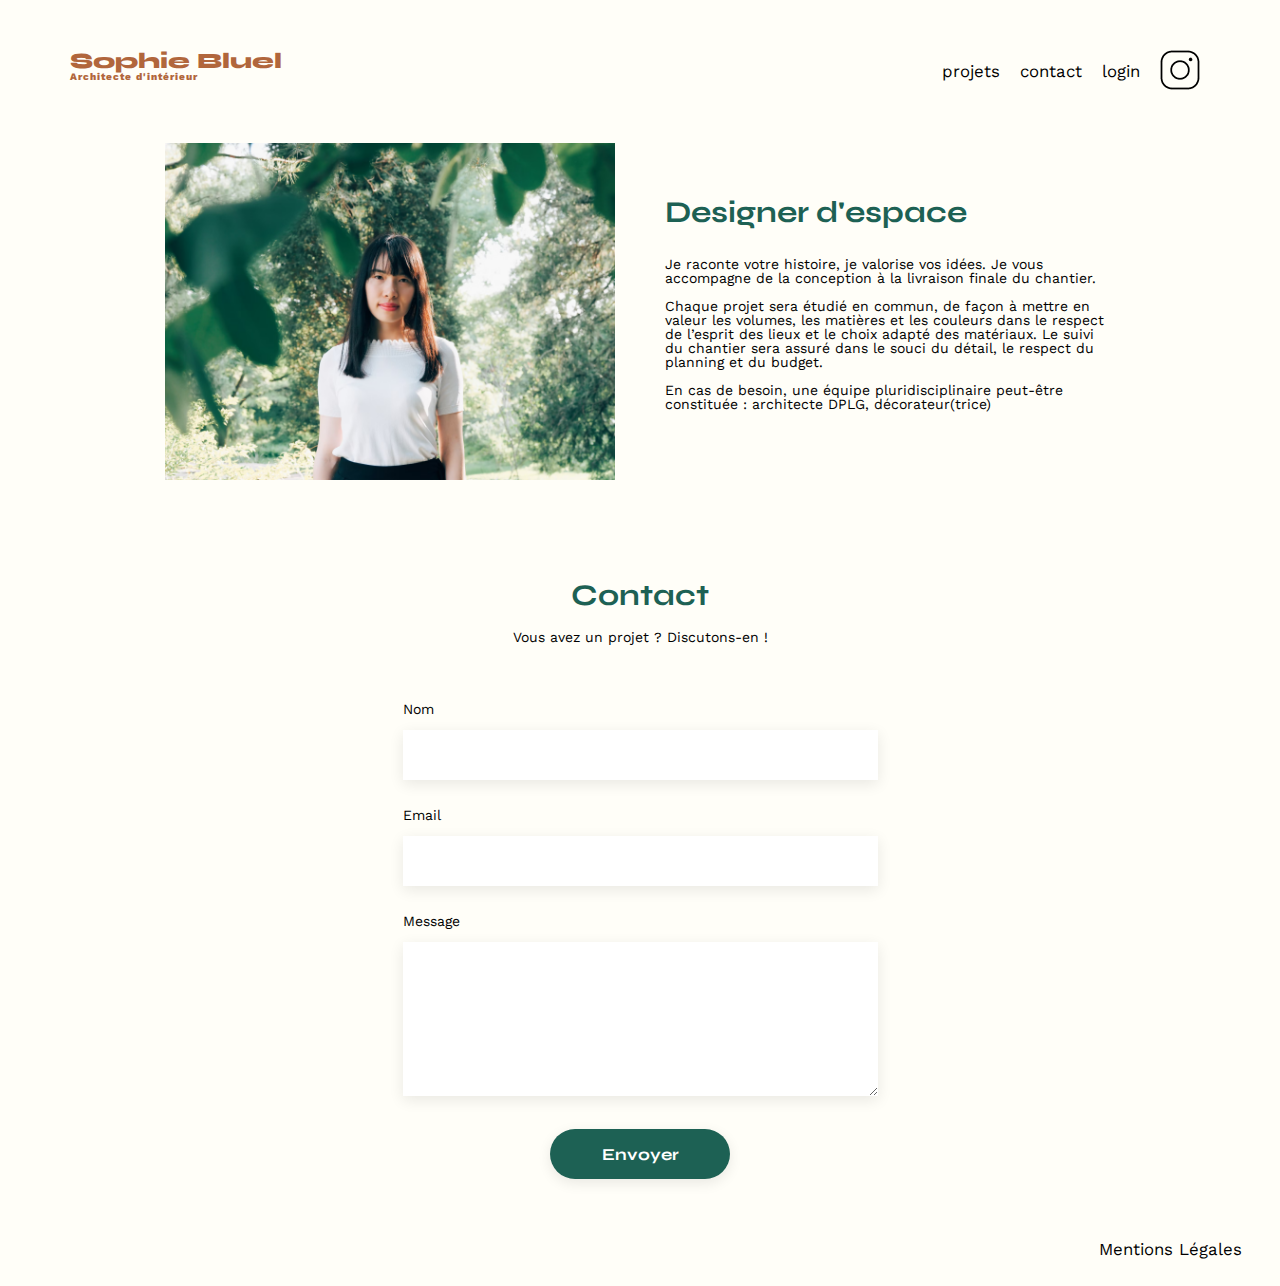
==== index.html @ 2748eff3 "Modification Style Pages" ====
<!DOCTYPE html>
<html lang="fr">
<head>
	<meta charset="UTF-8">
	<title>Sophie Bluel - Architecte d'intérieur</title>
	<meta name="viewport" content="width=device-width, initial-scale=1.0">
	<link rel="preconnect" href="https://fonts.googleapis.com">
	<link rel="preconnect" href="https://fonts.gstatic.com" crossorigin>
	<link href="https://fonts.googleapis.com/css2?family=Syne:wght@700;800&family=Work+Sans&display=swap" rel="stylesheet">
	<meta name="description" content="">
	<link rel="stylesheet" href="./assets/style.css">
	<script type="module" src="./assets/script.js"></script>
</head>
<body>
<header>
	<div class="header-modif none">
		<img src="./assets/icons/pen-to-square-regular (W).svg" alt="">
		<p>Modifier</p>
	</div>
	<div class = "header">
		<h1>Sophie Bluel <span>Architecte d'intérieur</span></h1>
		<nav>
			<ul>
				<li>projets</li>
				<li>contact</li>
				<li id="login">login</li>
				<li><img src="./assets/icons/instagram.png" alt="Instagram"></li>
			</ul>
		</nav>
	</div>
</header>
<main>
	<section id="introduction">
		<figure>
			<img src="./assets/images/sophie-bluel.png" alt="">
		</figure>
		<article>
			<h2>Designer d'espace</h2>
			<p>Je raconte votre histoire, je valorise vos idées. Je vous accompagne de la conception à la livraison finale du chantier.</p>
			<p>Chaque projet sera étudié en commun, de façon à mettre en valeur les volumes, les matières et les couleurs dans le respect de l’esprit des lieux et le choix adapté des matériaux. Le suivi du chantier sera assuré dans le souci du détail, le respect du planning et du budget.</p>
			<p>En cas de besoin, une équipe pluridisciplinaire peut-être constituée : architecte DPLG, décorateur(trice)</p>
		</article>
	</section>
	<section id="portfolio">
		<h2 id="portfolio-title" class="none">Mes Projets</h2>
		<div id= "portfolio-modifier" class="title none">
			<h2>Mes Projets</h2>
			<button class="modal-open-button">
				<img src="./assets/icons/pen-to-square-regular (B).svg" alt="">
				<p>modifier</p>	
			</button>
		</div>
		<div class="filter none">
			<p class="tous selected">Tous</p>
			<p class="objets">Objets</p>
			<p class="appartements">Appartements</p>
			<p class="hotels">Hôtels & restaurants</p>
		</div>
		<div class="gallery">
			<!-- Récupération des travaux depuis le back-end -->
		</div>
		<div id="modal">
			<dialog class="modal1 modal">
				<div class="modal-box">
					<div class="modal-button">
						<button class="modal-close-button"><img src="./assets/icons/xmark-solid.svg" alt=""></button>
					</div>
					<div class="modal-contant">
						<h2>Galerie photo</h2>
						<hr>
						<div class="modal-works"></div>
						<div class="modal-submit-container"><button class="modal-go-photo modal-submit">Ajouter une photo</button></div>
					</div>
				</div>
			</dialog>
			<dialog class="modal2 modal">
				<div  class="modal-box">
					<div class="modal-button">
						<button class="modal-go-gallery"><img src="./assets/icons/arrow-left-solid.svg" alt=""></button>
						<button class="modal-close-button"><img src="./assets/icons/xmark-solid.svg" alt=""></button>
					</div>
					<div class="modal-contant">
						<h2>Ajout photo</h2>
						<form class="form modal-form" method="dialog" id="form">
							<!-- Upload d'Image -->
							<div class="modal-file-container">
								<input type="file" id="image" name="image" accept="image/*" required>
								<label for="image">
									<img src="./assets/icons/placeholder.svg" alt="">
									<button>+ Ajouter photo</button>
									<span>jpg, png : 4mo max</span>
								</label>
							</div>
	
							<!-- Titre -->
							<label for="titre">Titre</label>
							<input type="text" id="titre" name="titre" maxlength="40" required>
							
							<!-- Catégorie -->
							<label for="categorie">Catégorie</label>
							<select id="categorie" name="categorie" required>
								<option value=""></option>
								<option value="1">Objets</option>
								<option value="2">Appartements</option>
								<option value="3">Bar & restaurants</option>
							</select>
					
							<!-- Bouton de soumission -->
							<input type="submit" value="Soumettre">
						</form>
					</div>
				</div>
			</dialog>
		</div>
	</section>
	<section id="contact">
		<h2>Contact</h2>
		<p>Vous avez un projet ? Discutons-en !</p>
		<form action="#" method="post">
			<label for="name">Nom</label>
			<input type="text" name="name" id="name">
			<label for="email">Email</label>
			<input type="email" name="email" id="email">
			<label for="message">Message</label>
			<textarea name="message" id="message" cols="30" rows="10"></textarea>
			<input type="submit" value="Envoyer">
		</form>
	</section>
</main>

<footer>
	<nav>
		<ul>
			<li>Mentions Légales</li>
		</ul>
	</nav>
</footer>
</body>
</html>
---- assets/style.css ----
/* http://meyerweb.com/eric/tools/css/reset/
   v2.0 | 20110126
   License: none (public domain)
*/

html, body, div, span, applet, object, iframe,
h1, h2, h3, h4, h5, h6, p, blockquote, pre,
a, abbr, acronym, address, big, cite, code,
del, dfn, em, img, ins, kbd, q, s, samp,
small, strike, strong, sub, sup, tt, var,
b, u, i, center,
dl, dt, dd, ol, ul, li,
fieldset, form, label, legend,
table, caption, tbody, tfoot, thead, tr, th, td,
article, aside, canvas, details, embed,
figure, figcaption, footer, header, hgroup,
menu, nav, output, ruby, section, summary,
time, mark, audio, video {
	margin: 0;
	padding: 0;
	border: 0;
	font-size: 100%;
	font: inherit;
	vertical-align: baseline;
}
/* HTML5 display-role reset for older browsers */
* {
	box-sizing: border-box;
}

article, aside, details, figcaption, figure,
footer, header, hgroup, menu, nav, section {
	display: block;
}
body {
	line-height: 1;
}
ol, ul {
	list-style: none;
}
a {
	color: inherit;
	text-decoration: none;
}
blockquote, q {
	quotes: none;
}
blockquote:before, blockquote:after,
q:before, q:after {
	content: '';
	content: none;
}
table {
	border-collapse: collapse;
	border-spacing: 0;
}
/** end reset css**/
body {
	font-family: 'Work Sans' ;
	font-size: 14px;
	background-color: #FFFEF8;
}

main {
	max-width: 950px;
	margin:auto;
}
section {
	margin: 50px 0
}

h1{
	display: flex;
	flex-direction: column;
	font-family: 'Syne';
	font-size: 22px;
	font-weight: 800;
	color: #B1663C
}

h1 > span {
	font-family: 'Work Sans';
	font-size:10px;
	letter-spacing: 0.1em;
;
}

h2{
	font-family: 'Syne';
	font-weight: 700;
	font-size: 30px;
	color: #1D6154
}
nav ul {
	display: flex;
	align-items: center;
	list-style-type: none;

}
nav li {
	padding: 0 10px;
	font-size: 1.2em;
	cursor: pointer;
}

li:hover {
	color: #B1663C;
}

.header {
	display: flex;
	justify-content: space-between;
	max-width: 1140px;
	margin:auto;
	margin-top: 50px;
	margin-bottom: 50px;
}

.header-modif {
	display: flex;
	justify-content: center;
	padding: 20px 0px;
	width: auto;
	background-color: black;
	color: white;
}
header .none {
	display: none;
}
.header-modif img {
	height: 16px;
	width: 16px;
}

#introduction {
	display: flex;
	align-items: center;
}
#introduction figure {
	flex: 1
}
#introduction img {
	display: block;
	margin: auto;
	width: 100%;
}

#introduction article {
	flex: 1;
	margin-left: 50px;
}
#introduction h2 {
	margin-bottom: 1em;
}

#introduction p {
	margin-bottom: 1em;
}

#portfolio {
	margin: 50px 0px;
}

#portfolio-title {
	text-align: center;
	margin: 130px 0px 50px 0px;
}

#portfolio-modifier {
	margin: 130px 0px 90px 0px
}

#portfolio .title {
	display: flex;
	justify-content: center;
	position: relative;
	left: 50px;
	gap: 20px;
}
#portfolio .modifier {
	display: flex;
	position: relative;
	top: 12px;
	gap: 8px;
	height: 16px;
}
#portfolio .none {
	display: none;
}
#portfolio .modifier img {
	height: 16px;
	width: 16px;
	position: relative;
	bottom: 3px;
	pointer-events: none;
}
.modifier p {
	pointer-events: none;
}

.filter {
	display: flex;
	justify-content: center;
	gap: 10px;
	margin-bottom: 50px;

}
.filter p {
	font-size: 16px;
	font-weight: bold;
	font-family: 'Syne';
	color: #1D6154;
	border: #1D6154 1px solid;
	border-radius: 60px;
	padding: 10px 15px;
	cursor: pointer;
}

.filter .selected {
	background-color: #1D6154;
	color: white;
}

.gallery {
	width: 100%;
	display: grid;
	grid-template-columns: 1fr 1fr 1fr;
	grid-column-gap: 20px;
	grid-row-gap: 20px;
}

.gallery img {
	width: 100%;
}
#contact {
	width: 50%;
margin: auto;
}
#contact > * {
	text-align: center;

}
#contact h2{
	margin-bottom: 20px;
}
#contact form {
	text-align: left;
	margin-top:30px;
	display: flex;
	flex-direction: column;
}

#contact input {
	height: 50px;
	font-size: 1.2em;
	border: none;
	box-shadow: 0px 4px 14px rgba(0, 0, 0, 0.09);
}
#contact label {
	margin: 2em 0 1em 0;
}
#contact textarea {
	border: none;
	box-shadow: 0px 4px 14px rgba(0, 0, 0, 0.09);
}

input[type="submit"]{
	font-family: 'Syne';
	font-weight: 700;
	color: white;
	background-color: #1D6154;
	margin : 2em auto ;
	width: 180px;
	text-align: center;
	border-radius: 60px ;
}

.modal-open-button {
	font-family: 'Work Sans';
	display: flex;
	align-items: baseline;
	border: 0px;
	padding-top: 8px;
	gap: 10px;
	background-color: transparent;
}

.modal-open-button img {
	height: 16px;
	width: 16px;
}

.modal-open-button p {
	font-size: 14px;
}

#modal .modal {
	background-color: #FFFFFF;
	border: 0px;
	padding: 0px;
}

#modal .modal-box {
	padding: 25px;	
	height: 688px;
	width: 630px;
}

#modal .modal-button button {
	border: 0px;
	background-color: transparent;
	cursor: pointer;
}

#modal .modal-button button img {
	color: #000000;
	height: 20px;
	width: 20px;
}

#modal .modal1 .modal-button {
	display: flex;
	justify-content: flex-end;
}

#modal .modal2 .modal-button {
	display: flex;
	justify-content: space-between;
}

#modal .modal-contant {
	margin: auto;
	max-width: 420px;
}

#modal .modal-box .modal-works {
	width: auto;
	display: flex;
	flex-wrap: wrap;
	flex-direction: row;
	justify-content: flex-start;
	gap: 10px;
	padding-bottom: 20px;
}

#modal .modal-box .modal-works figure {
	width: 76px;
	height: 102px;
	margin-bottom: 20px;
}

#modal .modal-box .work {
	height: 102px;
	width: 76px;
}

#modal h2 {
	margin-bottom: 0px;
	color: #000000;
	font-size: 26px;
	font-weight: normal;
	font-family: 'Work Sans';
}

#modal .modal-box hr {
	background-color: #d9d9d9;
	width: 420px;
	height: 7px;
	border: 0px;
}

#modal .trash {
	height: 17px;
	width: 17px;
	padding: 2px;
	position: relative;
	bottom: 100px;
	left: 55px;
	background-color: #000000;
	border-radius: 3px;
}

#modal .modal-submit-container {
	display: flex;
	justify-content: center;

}

#modal .modal-file-container {
	position: relative;
	height: 169px;
	width: 420px;
	background-color: #E8F1F6;
	border-radius: 3px;
	cursor: pointer;
}

#modal .modal-file-container input[type="file"] {
	opacity: 0;
	position: absolute;
	top: 0;
	left: 0;
	width: 100%;
	height: 100%;
	z-index: 1;
	cursor: pointer;
}

#modal .modal-file-container label {
	position: relative;
	top: 15px;
	display: flex;
	align-items: center;
	flex-direction: column;
	cursor: pointer;
	gap: 10px;
}

#modal .modal-file-container button {
	font-size: 14px;
	color: #306685;
	width: 173px;
	height: 36px;
	border: 0;
	background-color: #CBD6DC;
	border-radius: 50px;
}

#modal .modal-file-container span {
	font-size: 10px;
}

#modal .modal-file-container img {
	height: 60px;
	width: 68px;
}

#modal .modal-file-container .filled {
	height: 169px;
	width: 129px;
	position: relative;
	top: -15px;
	object-fit: cover;
}

#modal .modal-box .none {
	display: none;
}

#modal .modal-submit {
	font-family: 'Syne';
	font-weight: 700;
	border: 0;
	padding: 10px 50px;
	border-radius: 60px;
	background-color: #1D6154;
	color: #FFFFFF;
	cursor: pointer;
}

#modal .modal-form {
	text-align: left;
	margin-top: 30px;
	display: flex;
	flex-direction: column;
	max-width: 420px;
	margin: auto;
}

#modal .modal-form input {
	height: 50px;
	font-size: 1.2em;
	border: none;
	box-shadow: 0px 4px 14px rgba(0, 0, 0, 0.09);
	cursor: pointer;
}

#modal .modal-form:invalid input[type="submit"] {
	background-color: #A7A7A7;
}

footer nav ul {
	display: flex;
	justify-content: flex-end;
	margin: 2em
}
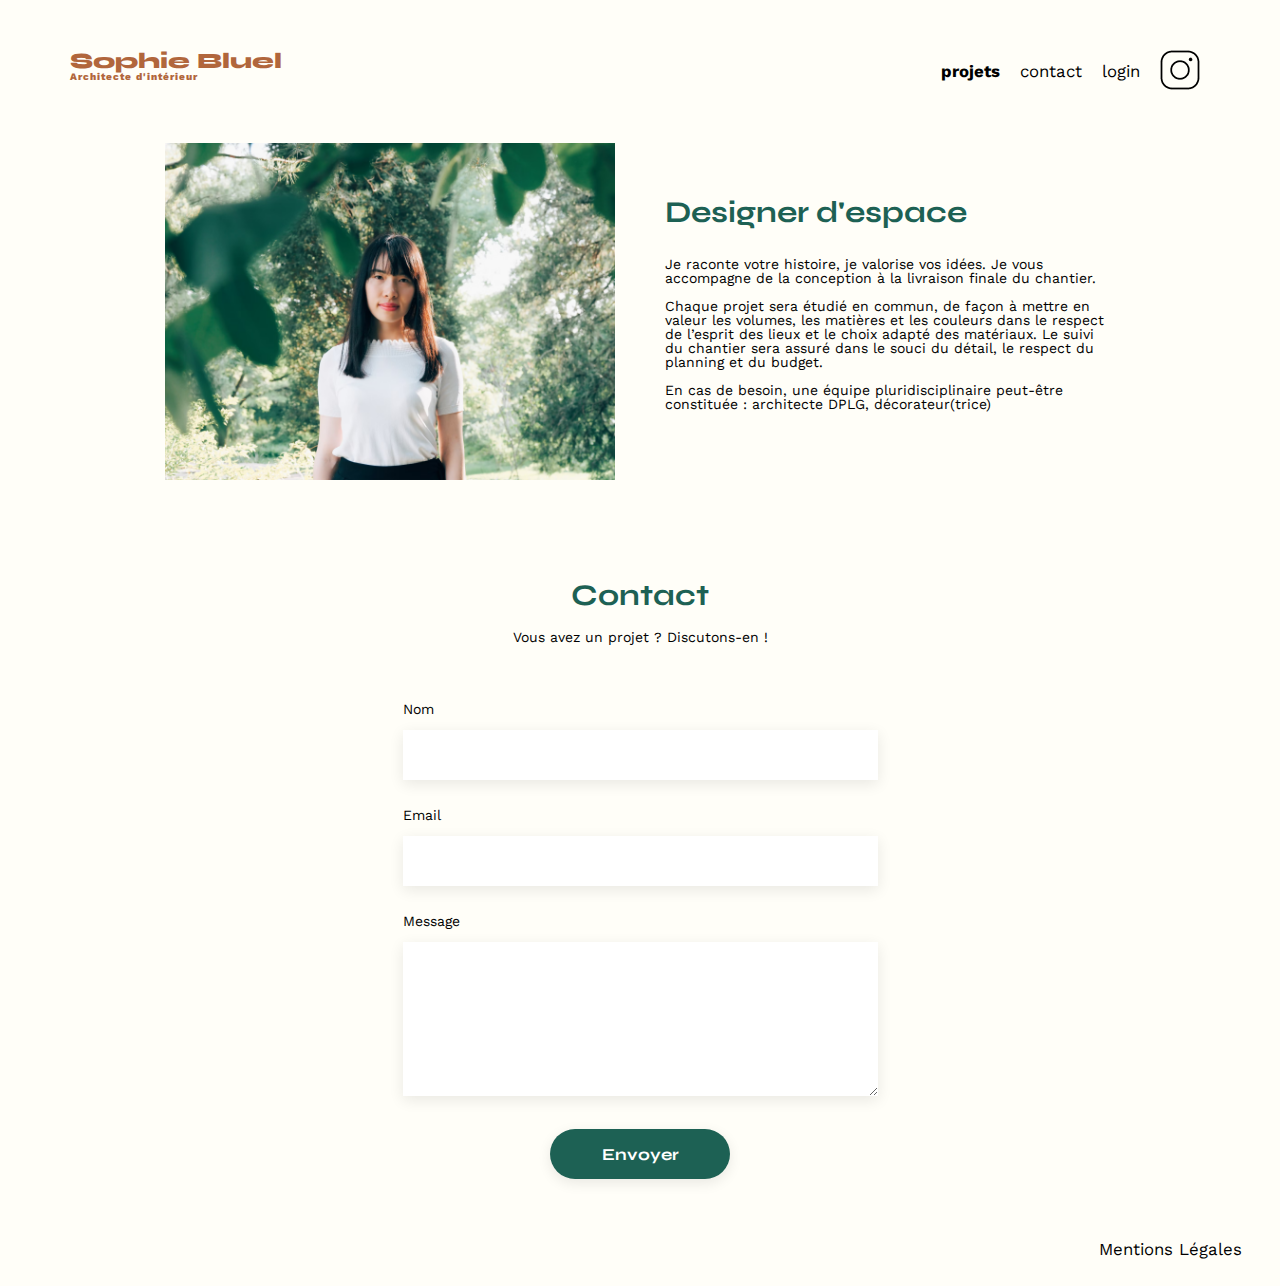
==== commit 9829344b: "Ajout retour page d'accueil" ====
--- a/index.html
+++ b/index.html
@@ -21,7 +21,7 @@
 		<h1>Sophie Bluel <span>Architecte d'intérieur</span></h1>
 		<nav>
 			<ul>
-				<li>projets</li>
+				<li id="projets">projets</li>
 				<li>contact</li>
 				<li id="login">login</li>
 				<li><img src="./assets/icons/instagram.png" alt="Instagram"></li>
@@ -50,16 +50,15 @@
 				<p>modifier</p>	
 			</button>
 		</div>
+		<!-- Filtres -->
 		<div class="filter none">
-			<p class="tous selected">Tous</p>
-			<p class="objets">Objets</p>
-			<p class="appartements">Appartements</p>
-			<p class="hotels">Hôtels & restaurants</p>
+			<p class="selected">Tous</p>
 		</div>
 		<div class="gallery">
 			<!-- Récupération des travaux depuis le back-end -->
 		</div>
 		<div id="modal">
+			<!-- Modal2 Galerie -->
 			<dialog class="modal1 modal">
 				<div class="modal-box">
 					<div class="modal-button">
@@ -67,12 +66,16 @@
 					</div>
 					<div class="modal-contant">
 						<h2>Galerie photo</h2>
-						<hr>
-						<div class="modal-works"></div>
+						<hr class="bar">
+						<div class="modal-works"> 
+							<!-- Récupération des travaux depuis le back-end --> 
+						</div>
+						<hr class="line">
 						<div class="modal-submit-container"><button class="modal-go-photo modal-submit">Ajouter une photo</button></div>
 					</div>
 				</div>
 			</dialog>
+			<!-- Modal2 Photo -->
 			<dialog class="modal2 modal">
 				<div  class="modal-box">
 					<div class="modal-button">
@@ -91,12 +94,13 @@
 									<span>jpg, png : 4mo max</span>
 								</label>
 							</div>
-	
-							<!-- Titre -->
-							<label for="titre">Titre</label>
-							<input type="text" id="titre" name="titre" maxlength="40" required>
-							
-							<!-- Catégorie -->
+							<!-- Choix Titre -->
+							<div class="modal-form-container">
+								<label for="titre">Titre</label>
+								<input type="text" id="titre" name="titre" maxlength="40" required>
+							</div>
+							<!-- Choix Catégorie -->
+							<div class="modal-form-container">
 							<label for="categorie">Catégorie</label>
 							<select id="categorie" name="categorie" required>
 								<option value=""></option>
@@ -104,9 +108,10 @@
 								<option value="2">Appartements</option>
 								<option value="3">Bar & restaurants</option>
 							</select>
-					
-							<!-- Bouton de soumission -->
-							<input type="submit" value="Soumettre">
+							</div>
+							<hr class="line">
+							<!-- Submit -->
+							<input type="submit" value="Valider" class="modal-form-submit">
 						</form>
 					</div>
 				</div>
--- a/assets/style.css
+++ b/assets/style.css
@@ -157,6 +157,10 @@
 	margin-bottom: 1em;
 }
 
+#projets {
+	font-weight: bold;
+}
+
 #portfolio {
 	margin: 50px 0px;
 }
@@ -231,7 +235,14 @@
 
 .gallery img {
 	width: 100%;
-}
+	width: 305px;
+	height: 407px;
+}
+
+.gallery figcaption {
+	overflow: hidden;
+}
+
 #contact {
 	width: 50%;
 margin: auto;
@@ -298,11 +309,18 @@
 	background-color: #FFFFFF;
 	border: 0px;
 	padding: 0px;
-}
-
-#modal .modal-box {
+	border-radius: 10px;
+}
+
+#modal .modal1 {
 	padding: 25px;	
-	height: 688px;
+	min-height: 688px;
+	width: 630px;
+}
+
+#modal .modal2 {
+	padding: 25px;	
+	min-height: 670px;
 	width: 630px;
 }
 
@@ -331,6 +349,7 @@
 #modal .modal-contant {
 	margin: auto;
 	max-width: 420px;
+	margin-top: 15px;
 }
 
 #modal .modal-box .modal-works {
@@ -340,13 +359,12 @@
 	flex-direction: row;
 	justify-content: flex-start;
 	gap: 10px;
-	padding-bottom: 20px;
 }
 
 #modal .modal-box .modal-works figure {
 	width: 76px;
 	height: 102px;
-	margin-bottom: 20px;
+	margin: 10px 0px;
 }
 
 #modal .modal-box .work {
@@ -360,13 +378,25 @@
 	font-size: 26px;
 	font-weight: normal;
 	font-family: 'Work Sans';
-}
-
-#modal .modal-box hr {
+	text-align: center;
+}
+
+#modal .modal-box .bar {
 	background-color: #d9d9d9;
 	width: 420px;
 	height: 7px;
 	border: 0px;
+	margin-top: 15px;
+	margin-bottom: 20px;
+}
+
+#modal .modal-box .line {
+	background-color: #d9d9d9;
+	width: 420px;
+	height: 1px;
+	border: 0px;
+	margin-top: 55px;
+	margin-bottom: 35px;
 }
 
 #modal .trash {
@@ -383,8 +413,9 @@
 #modal .modal-submit-container {
 	display: flex;
 	justify-content: center;
-
-}
+}
+
+/* Modal 2 */
 
 #modal .modal-file-container {
 	position: relative;
@@ -443,6 +474,15 @@
 	object-fit: cover;
 }
 
+#modal .modal-form-container {
+	display: flex;
+	flex-direction: column;
+	gap: 10px;
+	margin: 30px 0px 0px 0px;
+	color: #3D3D3D;
+	font-weight: 700;
+}
+
 #modal .modal-box .none {
 	display: none;
 }
@@ -465,14 +505,26 @@
 	flex-direction: column;
 	max-width: 420px;
 	margin: auto;
-}
-
-#modal .modal-form input {
+	padding-top: 35px;
+}
+
+#modal .modal-form-container input, #modal .modal-form-container select {
 	height: 50px;
 	font-size: 1.2em;
 	border: none;
 	box-shadow: 0px 4px 14px rgba(0, 0, 0, 0.09);
 	cursor: pointer;
+	color: #444444;
+	font-family: "Work Sans";
+	padding-left: 15px;
+}
+
+#modal .modal-form input[type="submit"] {
+	border: 0;
+	height: 36px;
+	width: 230px;
+	font-size: 14px;
+	margin-top: 0px;
 }
 
 #modal .modal-form:invalid input[type="submit"] {
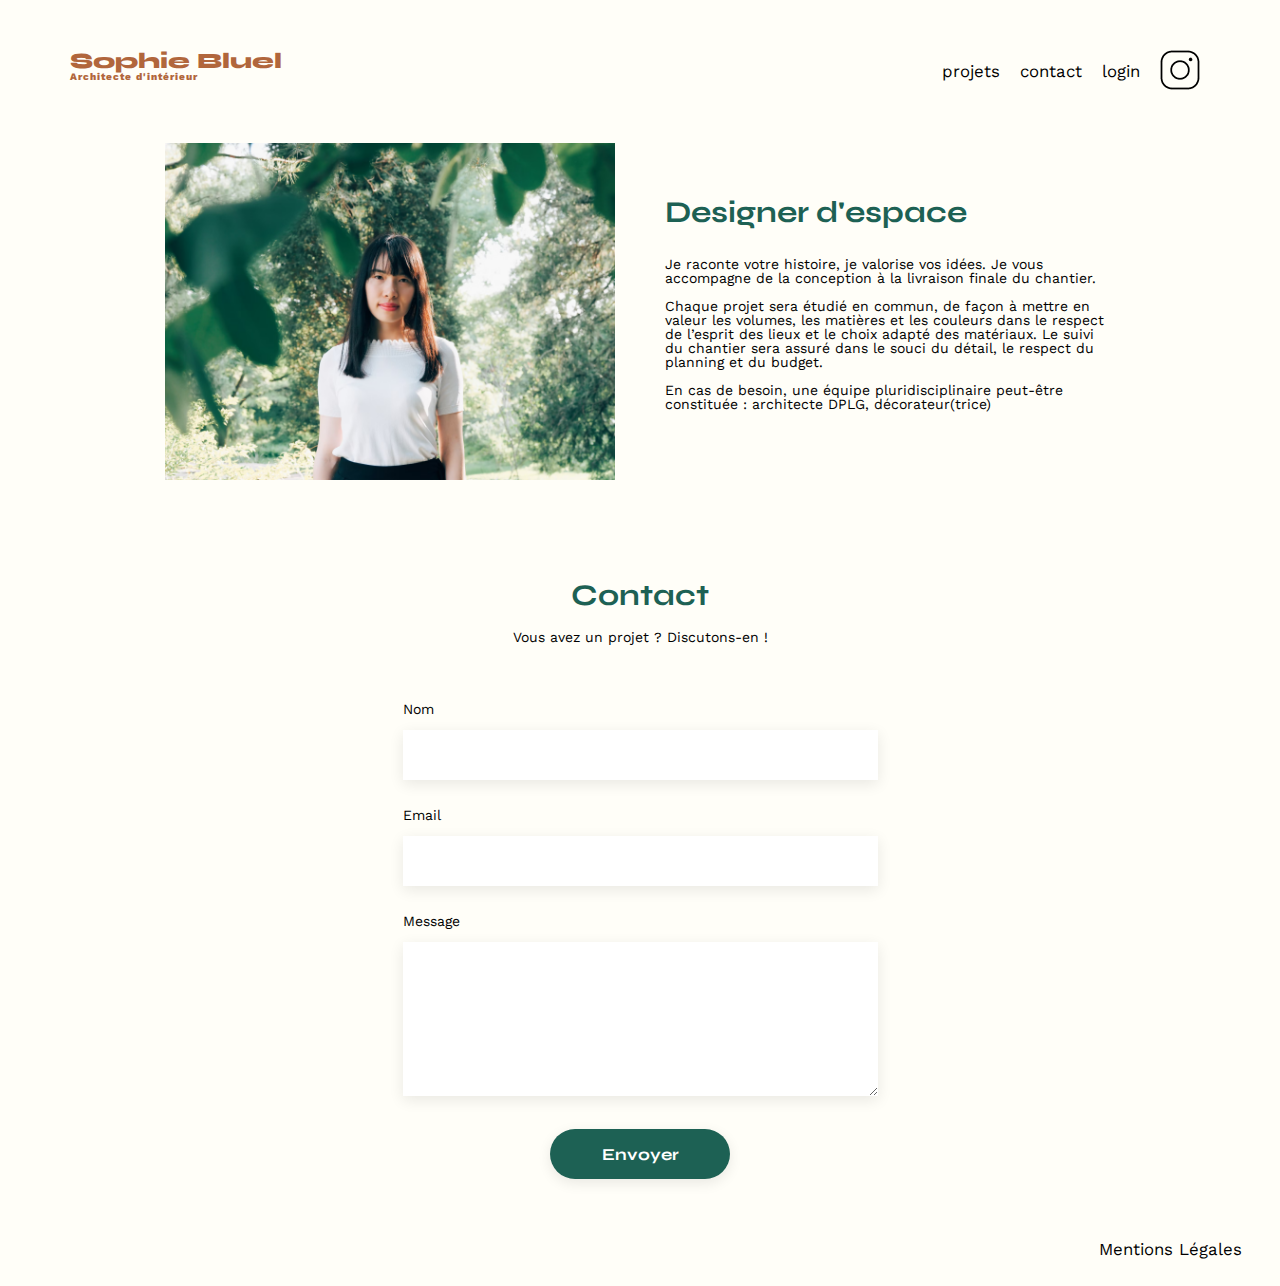
==== commit fb9e98c9: "Revert "Changement Syntaxe + Ajout Commentaires + Correctifs"" ====
--- a/index.html
+++ b/index.html
@@ -21,7 +21,7 @@
 		<h1>Sophie Bluel <span>Architecte d'intérieur</span></h1>
 		<nav>
 			<ul>
-				<li id="projets">projets</li>
+				<li>projets</li>
 				<li>contact</li>
 				<li id="login">login</li>
 				<li><img src="./assets/icons/instagram.png" alt="Instagram"></li>
@@ -52,7 +52,10 @@
 		</div>
 		<!-- Filtres -->
 		<div class="filter none">
-			<p class="selected">Tous</p>
+			<p class="tous selected">Tous</p>
+			<p class="objets">Objets</p>
+			<p class="appartements">Appartements</p>
+			<p class="hotels">Hôtels & restaurants</p>
 		</div>
 		<div class="gallery">
 			<!-- Récupération des travaux depuis le back-end -->
@@ -141,4 +144,4 @@
 	</nav>
 </footer>
 </body>
-</html>
+</html>--- a/assets/style.css
+++ b/assets/style.css
@@ -157,10 +157,6 @@
 	margin-bottom: 1em;
 }
 
-#projets {
-	font-weight: bold;
-}
-
 #portfolio {
 	margin: 50px 0px;
 }
@@ -535,5 +531,4 @@
 	display: flex;
 	justify-content: flex-end;
 	margin: 2em
-}
-
+}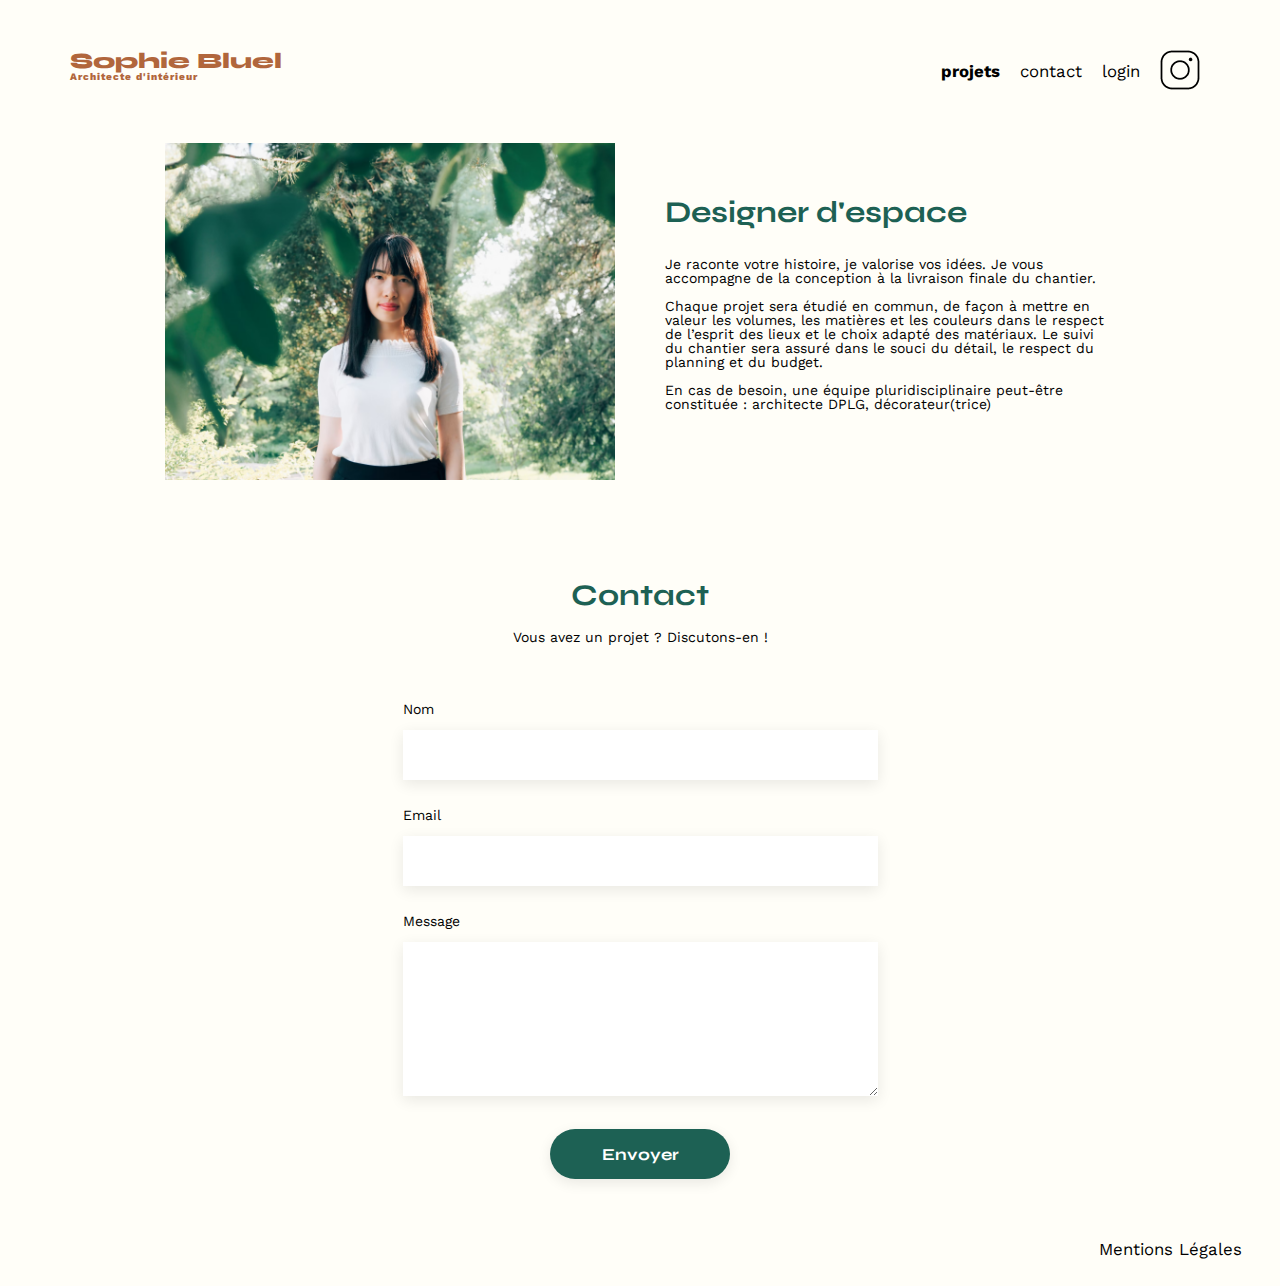
==== commit 64567caf: "Ajout retour page d'accueil" ====
--- a/index.html
+++ b/index.html
@@ -21,7 +21,7 @@
 		<h1>Sophie Bluel <span>Architecte d'intérieur</span></h1>
 		<nav>
 			<ul>
-				<li>projets</li>
+				<li id="nav-projets">projets</li>
 				<li>contact</li>
 				<li id="login">login</li>
 				<li><img src="./assets/icons/instagram.png" alt="Instagram"></li>
--- a/assets/style.css
+++ b/assets/style.css
@@ -157,6 +157,10 @@
 	margin-bottom: 1em;
 }
 
+#nav-projets {
+	font-weight: bold;
+}
+
 #portfolio {
 	margin: 50px 0px;
 }
